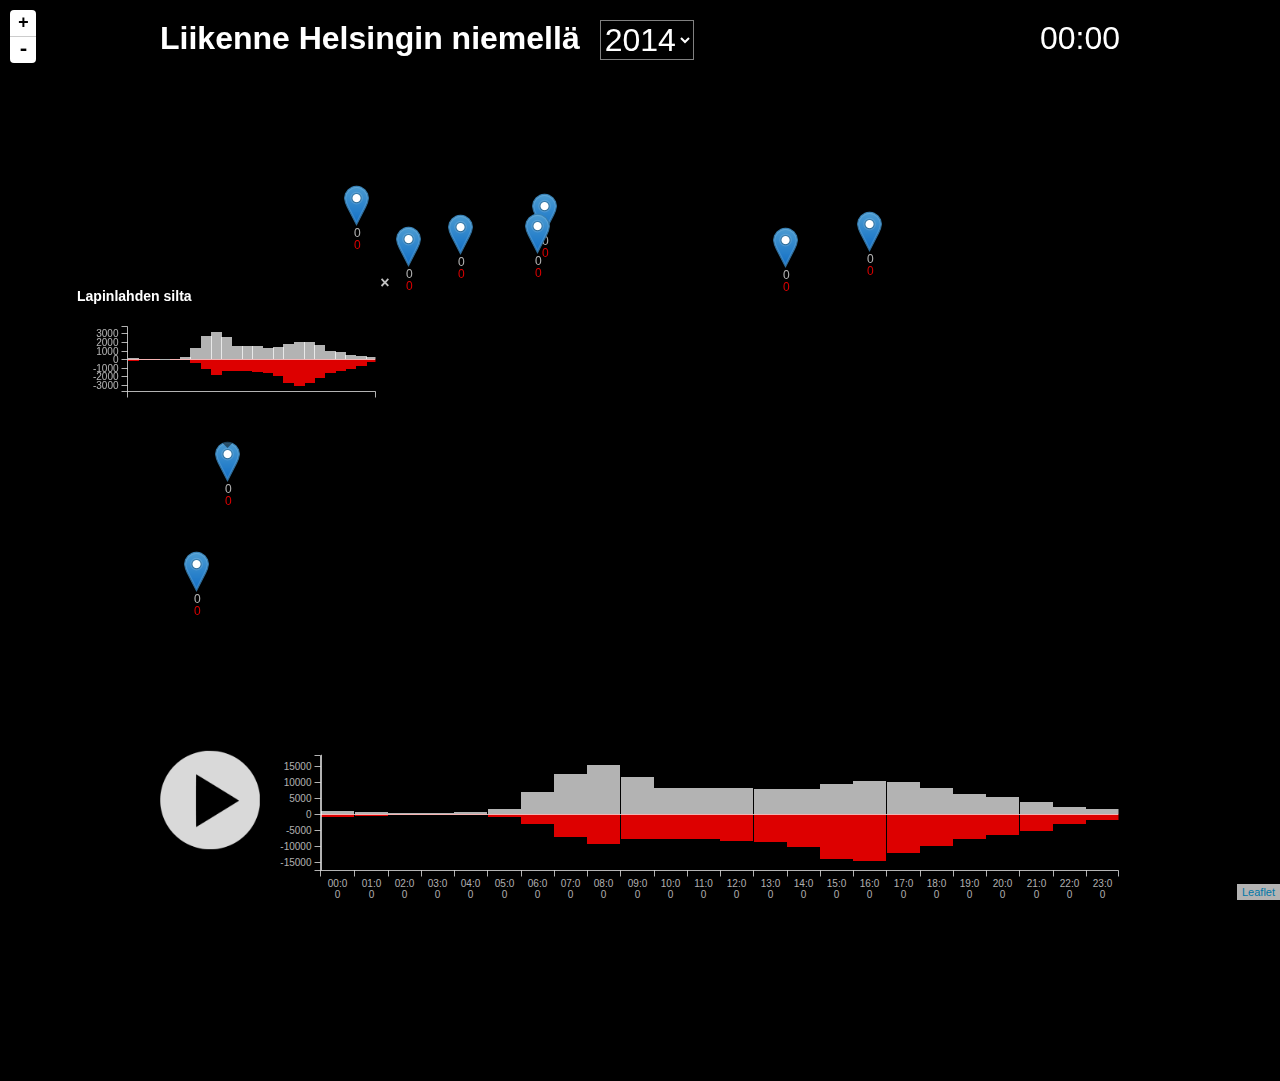
==== hkiliikenne/index.html @ 3dd398ba "Mobile tweaks" ====
<!DOCTYPE html>
<html>
  <head>
    <title>Liikenne Helsingin niemellä 2011 - 2014</title>
    
    <meta charset="UTF-8"/>
    <meta name="viewport" content="width=device-width, initial-scale=1"/>
    
    <!--[if lt IE 9]>
      <script type="text/javascript">
        alert("Only version 9 and newer Internet Explorer versions are supported.");
      </script>
    <![endif]-->
    
    <!-- jQuery -->
    <script src="jquery-1.11.3.min.js"></script>
    
    <!-- Leaflet -->
    <link rel="stylesheet" href="leaflet.css" />
    <script src="leaflet.js"></script>

    <!-- C3 -->
    <script src="d3.js"></script>
    <script src="c3.js"></script>
    <link rel="stylesheet" href="c3.css" />
   
    <script src="animationData.js"></script>
    <script src="modernizr-custom.js"></script>

    <script>
      $(document).ready(function(){
        $(".no-cssvhunit #map").css("height", $(window).height());
      });
    </script>
    
    
    
    <style type="text/css">
      html, body{
        padding: 0;
        margin: 0;
        font-family: Arial;
        background-color: black;
        height: 100%;
      }
      #map{
        width:100%; 
        position: inherit !important;
        height: 900px;
        height: 100vh;
      }
      
      .counter{
        line-height: 100%;
      }
    
      .inbound{
        color: rgba(255,255,255,0.7);
      }
      
      .outbound{
        color: #dd0000;
      }
      
      .leaflet-popup-content .c3-tooltip-container{
        top: 75px !important;
      }
      
      .chart text {
        fill: rgba(255,255,255,0.7);
      }
      
      /* C3 overrides */
      .c3 path, .c3 line{
        stroke: rgba(255,255,255,0.7);
      }
      
      .c3-tooltip{
        box-shadow: 1px 1px 2px 2px rgba(0,0,0,0.6);
      }
      .c3-tooltip td{
        color: black;
      }
      
      .c3-tooltip td.name span{
        border: 1px solid black;
      }
      
      .c3-tooltip tr{
        border: none;
      }
      
      #total-chart g.c3-chart{
        cursor: pointer;
      }
      
      .c3-xgrid-focus{
        display: none;
      }
      
      #player-button{
        width: 100px; 
        height: 100px; 
        background-size: 100px 100px;
        background-repeat: no-repeat;
        opacity: 0.85;
        cursor: pointer;
      }
      #player-button:hover{
        opacity: 1;
      }
      .play{
        background-image:url('video-play-xxl.png');
      }
      .pause{
        background-image:url('video-pause-xxl.png');
      }
      
      .leaflet-container{
        background: black;
      }
      .leaflet-popup-content-wrapper, .leaflet-popup-tip{
        background: rgba(0,0,0,0.5);
        box-shadow: none;
        color: white;
      }
      
      .leaflet-popup-content-wrapper .c3-axis-x g.tick{
        display: none;
      }
      
      .leaflet-popup{
        padding-top: 60px;
      }
      
      .leaflet-popup a.leaflet-popup-close-button{
        top: 60px;
      }
      
      .leaflet-div-icon{
        background-color: transparent;
        border: none;
      }
      
      #header{
        position: fixed !important; 
        top: 0; 
        z-index:10; 
        width: 100%;
        background-color: transparent;
        background-image: -webkit-gradient(
          linear, left top, left bottom, from(rgba(0,0,0,0.8)),
          to(rgba(0,0,0,0))
        );
        color: white;
      }
      
      #header-wrapper, #chart-wrapper{
        width:75%; 
        margin-left:auto; 
        margin-right:auto;
      }
      
      #header h1{
        float: left;
        font-size: 2em;
        margin: 20px 0 0 0;
      }
      #clock{
        float: right;
        font-size: 2em;
        margin: 20px 0 0 0;
      }
      
      #year-select{
        margin: 20px 0 0 20px;
        font-size: 2em;
        color: white;
        background-color: rgba(0,0,0,0);
        border: 1px solid rgba(255,255,255,0.5);
      }
      #year-select option{
        color: black;
        background-color: white;
      }
      
      #footer{
        position: absolute; 
        bottom: 0; 
        z-index:100; 
        width: 100%; 
        background-color: rgba(0,0,0,0.5); 
        color: white;
      }
   
      #total-chart{
        margin-left: 100px;
        height: 150px; 
        z-index:100; 
      }
      
      
      @media screen and (max-width: 767px) {
        #header-wrapper{
          width: 80%;
        }
        
        #header h1{
          font-size: 1.25em;
          width: 100px;
          margin-top: 0;
        }
        
        #year-select{
          margin-top: 0;
        }
        
        #player-button{
          width: 50px; 
          height: 50px; 
          background-size: 50px 50px;
          background-repeat: no-repeat;
          display:none;
        }
        
        #chart-wrapper{
          width: 100%;
        }
        
        #total-chart{
          margin-left: 0;
        }
        
        .leaflet-popup-content{
          margin: 0px 10px;
        }
      }
      
      @media screen and (max-width: 1024px) {
        #player-button{
          width: 75x; 
          height: 75px; 
          background-size: 75px 75px;
          background-repeat: no-repeat;
          margin-top: 35px;
        }
      }
    </style>
  </head>
  <body>
    
    <div id="app">
      <div id="footer">
        <div id="chart-wrapper" class="chart">
          <div style="float: left;">
            <div id="player-button" class="play" onclick="togglePlayer()"></div>
          </div>
          <div id="total-chart"></div>
        </div>
      </div>
      
      <div id="map"></div> 
      <div id="header">
        <div id="header-wrapper">
          <select id="year-select">
            <option selected="selected">2014</option>
            <option>2013</option>
            <option>2012</option>
            <option>2011</option>
          </select>
          <h1>Liikenne Helsingin niemellä</h1>
          <div id="clock">00:00</div>
        </div>
      <div>
    </div>
    <script type='text/javascript'>
        //===============================
        // requestAnimationFrame polyfill
        
        (function() {
          var lastTime = 0;
          var vendors = ['ms', 'moz', 'webkit', 'o'];
          for(var x = 0; x < vendors.length && !window.requestAnimationFrame; ++x) {
              window.requestAnimationFrame = window[vendors[x]+'RequestAnimationFrame'];
              window.cancelAnimationFrame = window[vendors[x]+'CancelAnimationFrame']
                                         || window[vendors[x]+'CancelRequestAnimationFrame'];
          }
       
          if (!window.requestAnimationFrame)
              window.requestAnimationFrame = function(callback, element) {
                  var currTime = new Date().getTime();
                  var timeToCall = Math.max(0, 16 - (currTime - lastTime));
                  var id = window.setTimeout(function() { callback(currTime + timeToCall); },
                    timeToCall);
                  lastTime = currTime + timeToCall;
                  return id;
              };
       
          if (!window.cancelAnimationFrame)
              window.cancelAnimationFrame = function(id) {
                  clearTimeout(id);
              };
        }());
      
        //=======================
        // Interpolation function
        
        var interpolate = function(start, end, t, timespan, logging){
          var diff = end-start;
          var k = t / timespan;
          var nextVal = start + Math.round(diff*k);
          if(logging){
            console.log(start+", "+end+", "+t+", "+timespan+", "+nextVal);
          }
          return nextVal;
        };

    
        //Set up map
        var mapDiv = 'map';
        var tileLayerUrl = 'http://{s}.basemaps.cartocdn.com/dark_all/{z}/{x}/{y}.png';
        var zoom = ($(window).width() < 768) ? 12 : ($(window).width() < 1024) ? 13 : 14;
        var map = L.map(mapDiv).setView([60.1684692,24.9377372], zoom);
        var tileLayer = L.tileLayer(tileLayerUrl, { });
        this.map.addLayer(tileLayer);

        
        //==============================
        // Animation parameters
        
        var animationLength = 40000; //milliseconds
        var moments = ['00:00', '01:00', '02:00', '03:00', '04:00', '05:00', '06:00', '07:00', '08:00', '09:00', '10:00', '11:00', '12:00', '13:00', '14:00', '15:00', '16:00', '17:00', '18:00', '19:00', '20:00', '21:00', '22:00', '23:00'];
        var data = trafficData["2014"];

        
        //============================
        // Year selection
        $("#year-select").bind('change',function(e){
          var selectedYear = $(this).val();
          data = trafficData[selectedYear];
          
          //Reset values
          animationTime = 0;
          $(".counter .inbound, .counter .outbound").html("0");
          $("#clock").html("00:00");
          if(isPlaying){
            animate();
          }
          $(".c3").each(function(){
            var chartId = $(this).attr('id').replace("-chart","");
            
            if(chartId=='total'){
              renderChart(chartId, true); //Has progress line
              $("#total-chart g.c3-chart").bind('click', function(e){onChartClick(e);});
            }else{
              renderChart(chartId); //Doesn't have a progress line
            }
          });
        });
           
        
        //=============================
        // Location names
        var locationNames = [
          'lauttasaarensilta',
          'lapinlahdensilta',
          'merikannontie',
          'mechelininkatu',
          'runeberginkatu',
          'toolonkatu',
          'mannerheimintie',
          'pitkasilta',
          'hakaniemensilta'
        ];
        
        var displayNames = {
          lauttasaarensilta: 'Lauttasaaren silta',
          lapinlahdensilta: 'Lapinlahden silta',
          merikannontie: 'Merikannontie',
          mechelininkatu: 'Mechelininkatu',
          runeberginkatu: 'Runeberginkatu',
          toolonkatu: 'Töölönkatu',
          mannerheimintie: 'Mannerheimintie',
          pitkasilta: 'Pitkäsilta',
          hakaniemensilta: 'Hakaniemen silta'
        }
        
        //=============================
        // Coords
        
        var coords = {
          lauttasaarensilta:{
            lat: 60.16238533,
            lon: 24.89961514
          },
          lapinlahdensilta:{
            lat: 60.16709052, 
            lon: 24.90235664
          },
          merikannontie:{
            lat: 60.17802129, 
            lon: 24.91338728
          },
          mechelininkatu:{
            lat: 60.17628291,
            lon: 24.9178601
          },
          runeberginkatu:{
            lat: 60.17676126,
            lon: 24.92227315
          },
          toolonkatu:{
            lat: 60.17684576,
            lon: 24.92888534
          },
          mannerheimintie:{
            lat: 60.17768081,
            lon: 24.92951416
          },
          pitkasilta:{
            lat: 60.17621822,
            lon: 24.95020087
          },
          hakaniemensilta:{
            lat: 60.17691184,
            lon: 24.9574068
          }
        }
        
        
        //============================
        // Chart rendering
        //============================
        var progressLine;
        var xData = moments.slice(); //Get a copy. Unshift changes original array
        xData.unshift('x');
        
        var renderChart = function(name, hasProgressLine){
          var inboundData = data[name].inbound.hourly.slice();
          inboundData.unshift('Sisään');

          var outboundData = data[name].outbound.hourly.slice();
          //Negate outbound data
          for(var i=0; i<outboundData.length; i++) {
            outboundData[i] *= -1;
          }
          outboundData.unshift('Ulos');
          
          var chart = c3.generate(
          {
            bindto: '#'+name+'-chart',
            onrendered: function(){
              if(hasProgressLine){
                $("#progressLine").remove();
                var svg = d3.select("#total-chart svg").select('g').select('.c3-chart-lines');
                progressLine = svg.append("line")
                                   .attr("x1", 1)
                                   .attr("x2", 1)
                                   .attr("y1", 0)
                                   .attr("y2", 116)
                                   .attr("id", "progressLine");
              }
            },
            data: {
              x: 'x',
              columns: [
                  xData,
                  inboundData,
                  outboundData
              ],
              colors: {
                diff: '#ffffff',
                Sisään: 'rgba(255,255,255,0.7)',
                Ulos: '#dd0000'
              },
              axes: {
                Sisään: 'y',
                Ulos: 'y'
              },
              type: 'bar',
              groups: [
                ['Sisään', 'Ulos']
              ]
            },
            bar: {
              width:{
                ratio: 0.95
              }
            },
            grid: {
              y: {
                lines: [{value:0}]
              }
            },
            axis: {
              x: {
                type: 'category'
              }
            },
            legend: {
              show: false
            }
          });
        }
      
        renderChart('total', true);

        
        //==================================================================
        // Function to reposition the timeline to the hour that was clicked
        //
        var onChartClick = function(e){
          hour = parseInt(e.target.__data__.x); //x coordinate of clicked rectangle
          
          animationTime = (hour / 24) * animationLength;
          previousTimestamp = undefined;
          
          if(!isPlaying){
            togglePlayer();
          }
        };
        
        $("#total-chart g.c3-chart").bind('click', function(e){onChartClick(e);});
          
        
        //===============================================
        //Get events from when the counter layer is added
        
        map.on('popupopen', function(e){ 
          if(e.popup.options != undefined){
            if(locationNames.indexOf(e.popup.options.title) > -1){
              var locationName = e.popup.options.title;
              renderChart(locationName);
            }
          }
        });
        
        //===============================================
        // Function to create counter markers
        
        var counterGroup = L.layerGroup([]).addTo(map);
        var createCounter = function(name){
          //var styleStr ="position:relative; top:"+((counterIndex * -counterHeight)-5)+"px; left: 10px;";
          var styleStr = "position:relative;top:7px;left:4px;";
          var counterLocation = new L.LatLng(coords[name].lat, coords[name].lon); 
          var counterCheckpointLocation = new L.LatLng(coords[name].lat, coords[name].lon); 
          var counterHtmlIcon = new L.divIcon({
              html : "<div id='"+name+"Counter' class='counter' style='"+styleStr+"'><div class='inbound'>0</div><div class='outbound'>0</div></div>"
          });
          //Counter
          var counterMarker = new L.Marker(counterLocation, {icon: counterHtmlIcon, title: name});
          counterGroup.addLayer(counterMarker);
          
          //Pin with popup
          var minWidth = 280;
          var maxWidth = $(window).width() * 0.8;
          console.log($(window).width());
          var counterCheckpointMarker = new L.Marker(counterCheckpointLocation).bindPopup("<div id='"+name+"Popup'><h3>"+displayNames[name]+"</h3><div class='chart' id='"+name+"-chart' style='width: 300px;height: 100px; z-index:100;position:inherit;'></div></div>", {minWidth: minWidth, maxWidth:maxWidth, title: name});
          map.addLayer(counterCheckpointMarker);
          //Open one popup by default, unless we're on a very small screen
          if(name == 'lapinlahdensilta' && $(window).width() > 767){
            counterCheckpointMarker.openPopup();
          }
        }
        
        //Render a counter for each location
        locationNames.forEach(function(name){
          createCounter(name);
        });
        
        
        
        //==============================
        // Animated car counter

        var isPlaying = false;
        
        var togglePlayer = function(){
          isPlaying = !isPlaying;

          if(isPlaying){
            animate();
          }

          $("#player-button").toggleClass("play");
          $("#player-button").toggleClass("pause");
        };
 
        var animationTime = 0;
        
        var previousTimestamp;
        var animate = function() {
          var currentTimestamp = Date.now();
 
          var delta = (previousTimestamp == undefined) ? 0 : currentTimestamp - previousTimestamp;
          //While the animation is playing
          if(isPlaying){
            previousTimestamp = currentTimestamp;
          }else{ //Animation was paused. Set prev timestamp as undefined so the pause duration won't be counted to next delta
            previousTimestamp = undefined;
          }

          animationTime += delta;

          var hours = Math.floor((animationTime / animationLength)*24);
          var minutes = Math.floor((((animationTime / animationLength)*24) - hours)*60);
          
          if(hours >= 24){
            $("#clock").html("24:00");
            animationTime = 0; //Reset animation
            previousTimestamp = undefined;
            togglePlayer();
          }else{
            animateProgressLine(animationTime);
            animateClock(hours, minutes);
            animateCounters(hours, minutes);
          }
            
          if(isPlaying){
            requestAnimationFrame(animate);
          }
        };
          
        var animateProgressLine = function(animationTime){
          var chartWidth = $("#total-chart g.c3-chart")[0].getBoundingClientRect().width;
          var animationPosition = (animationTime / animationLength) * chartWidth;
        
          progressLine.attr('x1', animationPosition)
                      .attr('x2', animationPosition);
        };
        
        var animateClock = function(hours, minutes){
          var h = (hours<10)? "0"+hours : hours;
          var m = (minutes<10)? "0"+minutes : minutes;
          $("#clock").html(h+":"+m);
        };
        
        var animateCounters = function(hours, minutes){
          locationNames.forEach(function(locationId){
            var currIn = (hours>0) ? data[locationId].inbound.cumul[hours-1] : 0;
            var currOut = (hours>0) ? data[locationId].outbound.cumul[hours-1] : 0;
            var nextCumulIn = data[locationId].inbound.cumul[hours];
            var nextCumulOut = data[locationId].outbound.cumul[hours];
            
            $("#"+locationId+"Counter .inbound").html(
              interpolate(currIn, nextCumulIn, minutes, 60)
            );  
            $("#"+locationId+"Counter .outbound").html(
              interpolate(currOut, nextCumulOut, minutes, 60)
            );
          }); 
        }

    </script>
  </body>
</html>
---- hkiliikenne/leaflet.css ----
/* required styles */

.leaflet-map-pane,
.leaflet-tile,
.leaflet-marker-icon,
.leaflet-marker-shadow,
.leaflet-tile-pane,
.leaflet-tile-container,
.leaflet-overlay-pane,
.leaflet-shadow-pane,
.leaflet-marker-pane,
.leaflet-popup-pane,
.leaflet-overlay-pane svg,
.leaflet-zoom-box,
.leaflet-image-layer,
.leaflet-layer {
	position: absolute;
	left: 0;
	top: 0;
	}
.leaflet-container {
	overflow: hidden;
	-ms-touch-action: none;
	}
.leaflet-tile,
.leaflet-marker-icon,
.leaflet-marker-shadow {
	-webkit-user-select: none;
	   -moz-user-select: none;
	        user-select: none;
	-webkit-user-drag: none;
	}
.leaflet-marker-icon,
.leaflet-marker-shadow {
	display: block;
	}
/* map is broken in FF if you have max-width: 100% on tiles */
.leaflet-container img {
	max-width: none !important;
	}
/* stupid Android 2 doesn't understand "max-width: none" properly */
.leaflet-container img.leaflet-image-layer {
	max-width: 15000px !important;
	}
.leaflet-tile {
	filter: inherit;
	visibility: hidden;
	}
.leaflet-tile-loaded {
	visibility: inherit;
	}
.leaflet-zoom-box {
	width: 0;
	height: 0;
	}
/* workaround for https://bugzilla.mozilla.org/show_bug.cgi?id=888319 */
.leaflet-overlay-pane svg {
	-moz-user-select: none;
	}

.leaflet-tile-pane    { z-index: 2; }
.leaflet-objects-pane { z-index: 3; }
.leaflet-overlay-pane { z-index: 4; }
.leaflet-shadow-pane  { z-index: 5; }
.leaflet-marker-pane  { z-index: 6; }
.leaflet-popup-pane   { z-index: 7; }

.leaflet-vml-shape {
	width: 1px;
	height: 1px;
	}
.lvml {
	behavior: url(#default#VML);
	display: inline-block;
	position: absolute;
	}


/* control positioning */

.leaflet-control {
	position: relative;
	z-index: 7;
	pointer-events: auto;
	}
.leaflet-top,
.leaflet-bottom {
	position: absolute;
	z-index: 1000;
	pointer-events: none;
	}
.leaflet-top {
	top: 0;
	}
.leaflet-right {
	right: 0;
	}
.leaflet-bottom {
	bottom: 0;
	}
.leaflet-left {
	left: 0;
	}
.leaflet-control {
	float: left;
	clear: both;
	}
.leaflet-right .leaflet-control {
	float: right;
	}
.leaflet-top .leaflet-control {
	margin-top: 10px;
	}
.leaflet-bottom .leaflet-control {
	margin-bottom: 10px;
	}
.leaflet-left .leaflet-control {
	margin-left: 10px;
	}
.leaflet-right .leaflet-control {
	margin-right: 10px;
	}


/* zoom and fade animations */

.leaflet-fade-anim .leaflet-tile,
.leaflet-fade-anim .leaflet-popup {
	opacity: 0;
	-webkit-transition: opacity 0.2s linear;
	   -moz-transition: opacity 0.2s linear;
	     -o-transition: opacity 0.2s linear;
	        transition: opacity 0.2s linear;
	}
.leaflet-fade-anim .leaflet-tile-loaded,
.leaflet-fade-anim .leaflet-map-pane .leaflet-popup {
	opacity: 1;
	}

.leaflet-zoom-anim .leaflet-zoom-animated {
	-webkit-transition: -webkit-transform 0.25s cubic-bezier(0,0,0.25,1);
	   -moz-transition:    -moz-transform 0.25s cubic-bezier(0,0,0.25,1);
	     -o-transition:      -o-transform 0.25s cubic-bezier(0,0,0.25,1);
	        transition:         transform 0.25s cubic-bezier(0,0,0.25,1);
	}
.leaflet-zoom-anim .leaflet-tile,
.leaflet-pan-anim .leaflet-tile,
.leaflet-touching .leaflet-zoom-animated {
	-webkit-transition: none;
	   -moz-transition: none;
	     -o-transition: none;
	        transition: none;
	}

.leaflet-zoom-anim .leaflet-zoom-hide {
	visibility: hidden;
	}


/* cursors */

.leaflet-clickable {
	cursor: pointer;
	}
.leaflet-container {
	cursor: -webkit-grab;
	cursor:    -moz-grab;
	}
.leaflet-popup-pane,
.leaflet-control {
	cursor: auto;
	}
.leaflet-dragging .leaflet-container,
.leaflet-dragging .leaflet-clickable {
	cursor: move;
	cursor: -webkit-grabbing;
	cursor:    -moz-grabbing;
	}


/* visual tweaks */

.leaflet-container {
	background: #ddd;
	outline: 0;
	}
.leaflet-container a {
	color: #0078A8;
	}
.leaflet-container a.leaflet-active {
	outline: 2px solid orange;
	}
.leaflet-zoom-box {
	border: 2px dotted #38f;
	background: rgba(255,255,255,0.5);
	}


/* general typography */
.leaflet-container {
	font: 12px/1.5 "Helvetica Neue", Arial, Helvetica, sans-serif;
	}


/* general toolbar styles */

.leaflet-bar {
	box-shadow: 0 1px 5px rgba(0,0,0,0.65);
	border-radius: 4px;
	}
.leaflet-bar a,
.leaflet-bar a:hover {
	background-color: #fff;
	border-bottom: 1px solid #ccc;
	width: 26px;
	height: 26px;
	line-height: 26px;
	display: block;
	text-align: center;
	text-decoration: none;
	color: black;
	}
.leaflet-bar a,
.leaflet-control-layers-toggle {
	background-position: 50% 50%;
	background-repeat: no-repeat;
	display: block;
	}
.leaflet-bar a:hover {
	background-color: #f4f4f4;
	}
.leaflet-bar a:first-child {
	border-top-left-radius: 4px;
	border-top-right-radius: 4px;
	}
.leaflet-bar a:last-child {
	border-bottom-left-radius: 4px;
	border-bottom-right-radius: 4px;
	border-bottom: none;
	}
.leaflet-bar a.leaflet-disabled {
	cursor: default;
	background-color: #f4f4f4;
	color: #bbb;
	}

.leaflet-touch .leaflet-bar a {
	width: 30px;
	height: 30px;
	line-height: 30px;
	}


/* zoom control */

.leaflet-control-zoom-in,
.leaflet-control-zoom-out {
	font: bold 18px 'Lucida Console', Monaco, monospace;
	text-indent: 1px;
	}
.leaflet-control-zoom-out {
	font-size: 20px;
	}

.leaflet-touch .leaflet-control-zoom-in {
	font-size: 22px;
	}
.leaflet-touch .leaflet-control-zoom-out {
	font-size: 24px;
	}


/* layers control */

.leaflet-control-layers {
	box-shadow: 0 1px 5px rgba(0,0,0,0.4);
	background: #fff;
	border-radius: 5px;
	}
.leaflet-control-layers-toggle {
	background-image: url(images/layers.png);
	width: 36px;
	height: 36px;
	}
.leaflet-retina .leaflet-control-layers-toggle {
	background-image: url(images/layers-2x.png);
	background-size: 26px 26px;
	}
.leaflet-touch .leaflet-control-layers-toggle {
	width: 44px;
	height: 44px;
	}
.leaflet-control-layers .leaflet-control-layers-list,
.leaflet-control-layers-expanded .leaflet-control-layers-toggle {
	display: none;
	}
.leaflet-control-layers-expanded .leaflet-control-layers-list {
	display: block;
	position: relative;
	}
.leaflet-control-layers-expanded {
	padding: 6px 10px 6px 6px;
	color: #333;
	background: #fff;
	}
.leaflet-control-layers-selector {
	margin-top: 2px;
	position: relative;
	top: 1px;
	}
.leaflet-control-layers label {
	display: block;
	}
.leaflet-control-layers-separator {
	height: 0;
	border-top: 1px solid #ddd;
	margin: 5px -10px 5px -6px;
	}


/* attribution and scale controls */

.leaflet-container .leaflet-control-attribution {
	background: #fff;
	background: rgba(255, 255, 255, 0.7);
	margin: 0;
	}
.leaflet-control-attribution,
.leaflet-control-scale-line {
	padding: 0 5px;
	color: #333;
	}
.leaflet-control-attribution a {
	text-decoration: none;
	}
.leaflet-control-attribution a:hover {
	text-decoration: underline;
	}
.leaflet-container .leaflet-control-attribution,
.leaflet-container .leaflet-control-scale {
	font-size: 11px;
	}
.leaflet-left .leaflet-control-scale {
	margin-left: 5px;
	}
.leaflet-bottom .leaflet-control-scale {
	margin-bottom: 5px;
	}
.leaflet-control-scale-line {
	border: 2px solid #777;
	border-top: none;
	line-height: 1.1;
	padding: 2px 5px 1px;
	font-size: 11px;
	white-space: nowrap;
	overflow: hidden;
	-moz-box-sizing: content-box;
	     box-sizing: content-box;

	background: #fff;
	background: rgba(255, 255, 255, 0.5);
	}
.leaflet-control-scale-line:not(:first-child) {
	border-top: 2px solid #777;
	border-bottom: none;
	margin-top: -2px;
	}
.leaflet-control-scale-line:not(:first-child):not(:last-child) {
	border-bottom: 2px solid #777;
	}

.leaflet-touch .leaflet-control-attribution,
.leaflet-touch .leaflet-control-layers,
.leaflet-touch .leaflet-bar {
	box-shadow: none;
	}
.leaflet-touch .leaflet-control-layers,
.leaflet-touch .leaflet-bar {
	border: 2px solid rgba(0,0,0,0.2);
	background-clip: padding-box;
	}


/* popup */

.leaflet-popup {
	position: absolute;
	text-align: center;
	}
.leaflet-popup-content-wrapper {
	padding: 1px;
	text-align: left;
	border-radius: 12px;
	}
.leaflet-popup-content {
	margin: 13px 19px;
	line-height: 1.4;
	}
.leaflet-popup-content p {
	margin: 18px 0;
	}
.leaflet-popup-tip-container {
	margin: 0 auto;
	width: 40px;
	height: 20px;
	position: relative;
	overflow: hidden;
	}
.leaflet-popup-tip {
	width: 17px;
	height: 17px;
	padding: 1px;

	margin: -10px auto 0;

	-webkit-transform: rotate(45deg);
	   -moz-transform: rotate(45deg);
	    -ms-transform: rotate(45deg);
	     -o-transform: rotate(45deg);
	        transform: rotate(45deg);
	}
.leaflet-popup-content-wrapper,
.leaflet-popup-tip {
	background: white;

	box-shadow: 0 3px 14px rgba(0,0,0,0.4);
	}
.leaflet-container a.leaflet-popup-close-button {
	position: absolute;
	top: 0;
	right: 0;
	padding: 4px 4px 0 0;
	text-align: center;
	width: 18px;
	height: 14px;
	font: 16px/14px Tahoma, Verdana, sans-serif;
	color: #c3c3c3;
	text-decoration: none;
	font-weight: bold;
	background: transparent;
	}
.leaflet-container a.leaflet-popup-close-button:hover {
	color: #999;
	}
.leaflet-popup-scrolled {
	overflow: auto;
	border-bottom: 1px solid #ddd;
	border-top: 1px solid #ddd;
	}

.leaflet-oldie .leaflet-popup-content-wrapper {
	zoom: 1;
	}
.leaflet-oldie .leaflet-popup-tip {
	width: 24px;
	margin: 0 auto;

	-ms-filter: "progid:DXImageTransform.Microsoft.Matrix(M11=0.70710678, M12=0.70710678, M21=-0.70710678, M22=0.70710678)";
	filter: progid:DXImageTransform.Microsoft.Matrix(M11=0.70710678, M12=0.70710678, M21=-0.70710678, M22=0.70710678);
	}
.leaflet-oldie .leaflet-popup-tip-container {
	margin-top: -1px;
	}

.leaflet-oldie .leaflet-control-zoom,
.leaflet-oldie .leaflet-control-layers,
.leaflet-oldie .leaflet-popup-content-wrapper,
.leaflet-oldie .leaflet-popup-tip {
	border: 1px solid #999;
	}


/* div icon */

.leaflet-div-icon {
	background: #fff;
	border: 1px solid #666;
	}
---- hkiliikenne/c3.css ----
/*-- Chart --*/
.c3 svg {
  font: 10px sans-serif; }

.c3 path, .c3 line {
  fill: none;
  stroke: #000; }

.c3 text {
  -webkit-user-select: none;
  -moz-user-select: none;
  user-select: none; }

.c3-legend-item-tile, .c3-xgrid-focus, .c3-ygrid, .c3-event-rect, .c3-bars path {
  shape-rendering: crispEdges; }

.c3-chart-arc path {
  stroke: #fff; }

.c3-chart-arc text {
  fill: #fff;
  font-size: 13px; }

/*-- Axis --*/
/*-- Grid --*/
.c3-grid line {
  stroke: #aaa; }

.c3-grid text {
  fill: #aaa; }

.c3-xgrid, .c3-ygrid {
  stroke-dasharray: 3 3; }

/*-- Text on Chart --*/
.c3-text.c3-empty {
  fill: #808080;
  font-size: 2em; }

/*-- Line --*/
.c3-line {
  stroke-width: 1px; }

/*-- Point --*/
.c3-circle._expanded_ {
  stroke-width: 1px;
  stroke: white; }

.c3-selected-circle {
  fill: white;
  stroke-width: 2px; }

/*-- Bar --*/
.c3-bar {
  stroke-width: 0; }

.c3-bar._expanded_ {
  fill-opacity: 0.75; }

/*-- Focus --*/
.c3-target.c3-focused {
  opacity: 1; }

.c3-target.c3-focused path.c3-line, .c3-target.c3-focused path.c3-step {
  stroke-width: 2px; }

.c3-target.c3-defocused {
  opacity: 0.3 !important; }

/*-- Region --*/
.c3-region {
  fill: steelblue;
  fill-opacity: 0.1; }

/*-- Brush --*/
.c3-brush .extent {
  fill-opacity: 0.1; }

/*-- Select - Drag --*/
/*-- Legend --*/
.c3-legend-item {
  font-size: 12px; }

.c3-legend-item-hidden {
  opacity: 0.15; }

.c3-legend-background {
  opacity: 0.75;
  fill: white;
  stroke: lightgray;
  stroke-width: 1; }

/*-- Tooltip --*/
.c3-tooltip-container {
  z-index: 10; }

.c3-tooltip {
  border-collapse: collapse;
  border-spacing: 0;
  background-color: #fff;
  empty-cells: show;
  -webkit-box-shadow: 7px 7px 12px -9px #777777;
  -moz-box-shadow: 7px 7px 12px -9px #777777;
  box-shadow: 7px 7px 12px -9px #777777;
  opacity: 0.9; }

.c3-tooltip tr {
  border: 1px solid #CCC; }

.c3-tooltip th {
  background-color: #aaa;
  font-size: 14px;
  padding: 2px 5px;
  text-align: left;
  color: #FFF; }

.c3-tooltip td {
  font-size: 13px;
  padding: 3px 6px;
  background-color: #fff;
  border-left: 1px dotted #999; }

.c3-tooltip td > span {
  display: inline-block;
  width: 10px;
  height: 10px;
  margin-right: 6px; }

.c3-tooltip td.value {
  text-align: right; }

/*-- Area --*/
.c3-area {
  stroke-width: 0;
  opacity: 0.2; }

/*-- Arc --*/
.c3-chart-arcs-title {
  dominant-baseline: middle;
  font-size: 1.3em; }

.c3-chart-arcs .c3-chart-arcs-background {
  fill: #e0e0e0;
  stroke: none; }

.c3-chart-arcs .c3-chart-arcs-gauge-unit {
  fill: #000;
  font-size: 16px; }

.c3-chart-arcs .c3-chart-arcs-gauge-max {
  fill: #777; }

.c3-chart-arcs .c3-chart-arcs-gauge-min {
  fill: #777; }

.c3-chart-arc .c3-gauge-value {
  fill: #000;
  /*  font-size: 28px !important;*/ }
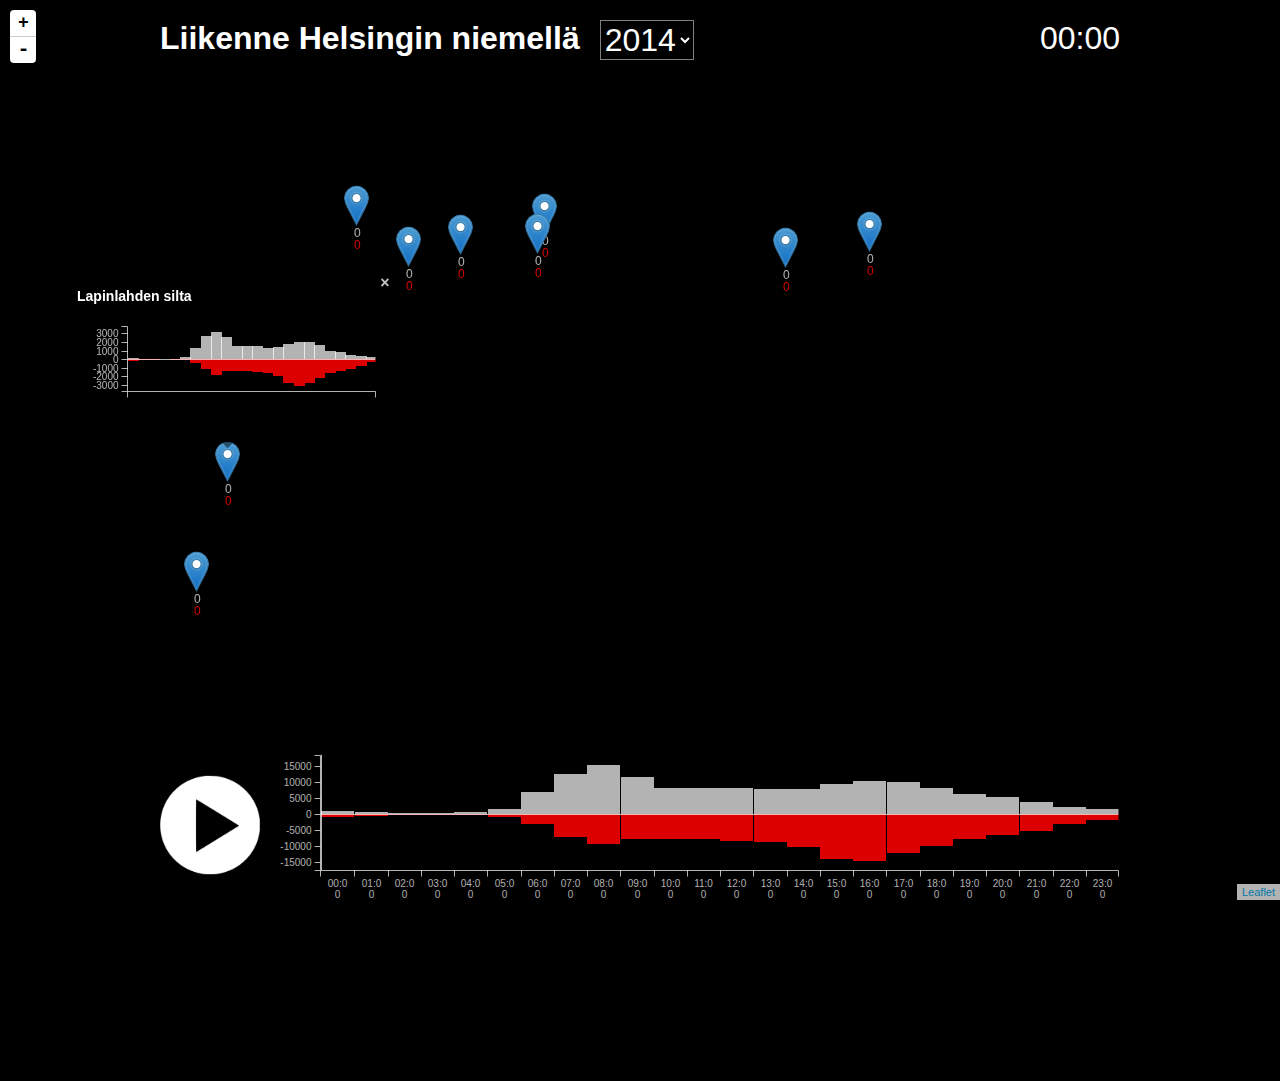
==== commit bcfc7cf3: "Mobile tweaks" ====
--- a/hkiliikenne/index.html
+++ b/hkiliikenne/index.html
@@ -25,14 +25,6 @@
     <link rel="stylesheet" href="c3.css" />
    
     <script src="animationData.js"></script>
-    <script src="modernizr-custom.js"></script>
-
-    <script>
-      $(document).ready(function(){
-        $(".no-cssvhunit #map").css("height", $(window).height());
-      });
-    </script>
-    
     
     
     <style type="text/css">
@@ -42,12 +34,18 @@
         font-family: Arial;
         background-color: black;
         height: 100%;
+        overflow: hidden;
+      }
+      
+      #app{
+        height: 100%;
       }
       #map{
         width:100%; 
+        
         position: inherit !important;
         height: 900px;
-        height: 100vh;
+        height: 100%;
       }
       
       .counter{
@@ -98,23 +96,7 @@
         display: none;
       }
       
-      #player-button{
-        width: 100px; 
-        height: 100px; 
-        background-size: 100px 100px;
-        background-repeat: no-repeat;
-        opacity: 0.85;
-        cursor: pointer;
-      }
-      #player-button:hover{
-        opacity: 1;
-      }
-      .play{
-        background-image:url('video-play-xxl.png');
-      }
-      .pause{
-        background-image:url('video-pause-xxl.png');
-      }
+      
       
       .leaflet-container{
         background: black;
@@ -143,7 +125,7 @@
       }
       
       #header{
-        position: fixed !important; 
+        position: absolute; 
         top: 0; 
         z-index:10; 
         width: 100%;
@@ -166,20 +148,20 @@
         font-size: 2em;
         margin: 20px 0 0 0;
       }
-      #clock{
+      #header .clock{
         float: right;
         font-size: 2em;
         margin: 20px 0 0 0;
       }
       
-      #year-select{
+      #header .year-select{
         margin: 20px 0 0 20px;
         font-size: 2em;
         color: white;
         background-color: rgba(0,0,0,0);
         border: 1px solid rgba(255,255,255,0.5);
       }
-      #year-select option{
+      #header .year-select option{
         color: black;
         background-color: white;
       }
@@ -192,6 +174,14 @@
         background-color: rgba(0,0,0,0.5); 
         color: white;
       }
+      
+      #footer-controls  .year-select{
+        display: none;
+      }
+   
+      #footer-controls .clock{
+        display: none;
+      }
    
       #total-chart{
         margin-left: 100px;
@@ -199,80 +189,158 @@
         z-index:100; 
       }
       
-      
-      @media screen and (max-width: 767px) {
+      .player-button{
+      
+      }
+      .player-button:hover{
+        opacity: 1;
+        background-repeat: no-repeat;
+        opacity: 0.85;
+        cursor: pointer;
+      }
+      
+      #chart-wrapper .player-button{
+        width: 100px; 
+        height: 100px; 
+        background-size: 100px 100px;
+        margin-top: 25px;
+      }
+      
+      #footer-controls .player-button{
+        display: none;
+      }
+      
+      .play{
+        background-image:url('video-play-xxl.png');
+      }
+      .pause{
+        background-image:url('video-pause-xxl.png');
+      }
+      
+      @media screen and (max-width: 1023px) {
+      
         #header-wrapper{
-          width: 80%;
-        }
-        
-        #header h1{
-          font-size: 1.25em;
-          width: 100px;
-          margin-top: 0;
-        }
-        
-        #year-select{
-          margin-top: 0;
-        }
-        
-        #player-button{
-          width: 50px; 
-          height: 50px; 
-          background-size: 50px 50px;
-          background-repeat: no-repeat;
-          display:none;
-        }
-        
-        #chart-wrapper{
-          width: 100%;
-        }
-        
-        #total-chart{
-          margin-left: 0;
-        }
-        
-        .leaflet-popup-content{
-          margin: 0px 10px;
-        }
-      }
-      
-      @media screen and (max-width: 1024px) {
-        #player-button{
+          width: 90%;
+        }
+        
+        #chart-wrapper .player-button{
           width: 75x; 
           height: 75px; 
           background-size: 75px 75px;
           background-repeat: no-repeat;
           margin-top: 35px;
         }
-      }
+        
+        .leaflet-control-zoom{
+          display: none;
+        }
+      }
+      
+      @media screen and (max-width: 767px) {
+
+        #header h1{
+          font-size: 1.25em;
+          display: block;
+          width: 100%;
+          margin-top: 0;
+        }
+        
+        #header .year-select{
+          display: none;
+        }
+        
+        #header .clock{
+          display: none;
+        }
+        
+        #chart-wrapper .player-button{
+          display: none;
+        }
+        
+        #footer-controls{
+          /*display: none;*/
+        }
+        
+        #footer-controls .player-button{
+          width: 25px; 
+          height: 25px; 
+          background-size: 25px 25px;
+          margin: 10px;
+          display: inline-block;
+          float: left;
+        }
+        
+        #footer-controls .year-select{
+          display: inline;
+          float: left;
+          margin: 10px 5px 5px 15px;
+          font-size: 15px;
+        }
+        
+        #footer-controls .clock{
+          float: right;
+          margin: 10px 10px 0 0;
+          display: inline;
+        }
+        
+        #chart-wrapper{
+          width: 100%;
+          clear: both;
+        }
+        
+        #total-chart{
+          margin-left: 0;
+          height: 100px;
+        }
+        
+        .leaflet-popup-content{
+          margin: 0px 10px;
+        }
+      }
+      
+      
     </style>
   </head>
-  <body>
+  <body style="overflow: hidden;" >
     
     <div id="app">
+    
       <div id="footer">
-        <div id="chart-wrapper" class="chart">
-          <div style="float: left;">
-            <div id="player-button" class="play" onclick="togglePlayer()"></div>
-          </div>
-          <div id="total-chart"></div>
-        </div>
-      </div>
-      
-      <div id="map"></div> 
-      <div id="header">
-        <div id="header-wrapper">
-          <select id="year-select">
+        <div id="footer-controls">
+          <div class="player-button play" onclick="togglePlayer()"></div>
+          <select class="year-select">
             <option selected="selected">2014</option>
             <option>2013</option>
             <option>2012</option>
             <option>2011</option>
           </select>
+          <div class="clock">00:00</div>
+        </div>
+        <div id="chart-wrapper" class="chart">
+          <div style="float: left;">
+            <div class="player-button play" onclick="togglePlayer()"></div>
+          </div>
+          <div id="total-chart"></div>
+        </div>
+      </div>
+      
+      <div id="map" style="width: 100%;"></div> 
+      
+      <div id="header">
+        <div id="header-wrapper">
           <h1>Liikenne Helsingin niemellä</h1>
-          <div id="clock">00:00</div>
+          <select class="year-select">
+            <option selected="selected">2014</option>
+            <option>2013</option>
+            <option>2012</option>
+            <option>2011</option>
+          </select>
+          
+          <div class="clock">00:00</div>
         </div>
       <div>
     </div>
+    
     <script type='text/javascript'>
         //===============================
         // requestAnimationFrame polyfill
@@ -306,9 +374,12 @@
         // Interpolation function
         
         var interpolate = function(start, end, t, timespan, logging){
+          var nextVal = start + Math.round((end-start)*(t/timespan));
+          /*
           var diff = end-start;
           var k = t / timespan;
           var nextVal = start + Math.round(diff*k);
+          */
           if(logging){
             console.log(start+", "+end+", "+t+", "+timespan+", "+nextVal);
           }
@@ -318,6 +389,7 @@
     
         //Set up map
         var mapDiv = 'map';
+        console.log($(window).width());
         var tileLayerUrl = 'http://{s}.basemaps.cartocdn.com/dark_all/{z}/{x}/{y}.png';
         var zoom = ($(window).width() < 768) ? 12 : ($(window).width() < 1024) ? 13 : 14;
         var map = L.map(mapDiv).setView([60.1684692,24.9377372], zoom);
@@ -335,14 +407,14 @@
         
         //============================
         // Year selection
-        $("#year-select").bind('change',function(e){
+        $(".year-select").bind('change',function(e){
           var selectedYear = $(this).val();
           data = trafficData[selectedYear];
           
           //Reset values
           animationTime = 0;
           $(".counter .inbound, .counter .outbound").html("0");
-          $("#clock").html("00:00");
+          $(".clock").html("00:00");
           if(isPlaying){
             animate();
           }
@@ -582,8 +654,8 @@
             animate();
           }
 
-          $("#player-button").toggleClass("play");
-          $("#player-button").toggleClass("pause");
+          $(".player-button").toggleClass("play");
+          $(".player-button").toggleClass("pause");
         };
  
         var animationTime = 0;
@@ -606,7 +678,7 @@
           var minutes = Math.floor((((animationTime / animationLength)*24) - hours)*60);
           
           if(hours >= 24){
-            $("#clock").html("24:00");
+            $(".clock").html("24:00");
             animationTime = 0; //Reset animation
             previousTimestamp = undefined;
             togglePlayer();
@@ -632,7 +704,7 @@
         var animateClock = function(hours, minutes){
           var h = (hours<10)? "0"+hours : hours;
           var m = (minutes<10)? "0"+minutes : minutes;
-          $("#clock").html(h+":"+m);
+          $(".clock").html(h+":"+m);
         };
         
         var animateCounters = function(hours, minutes){
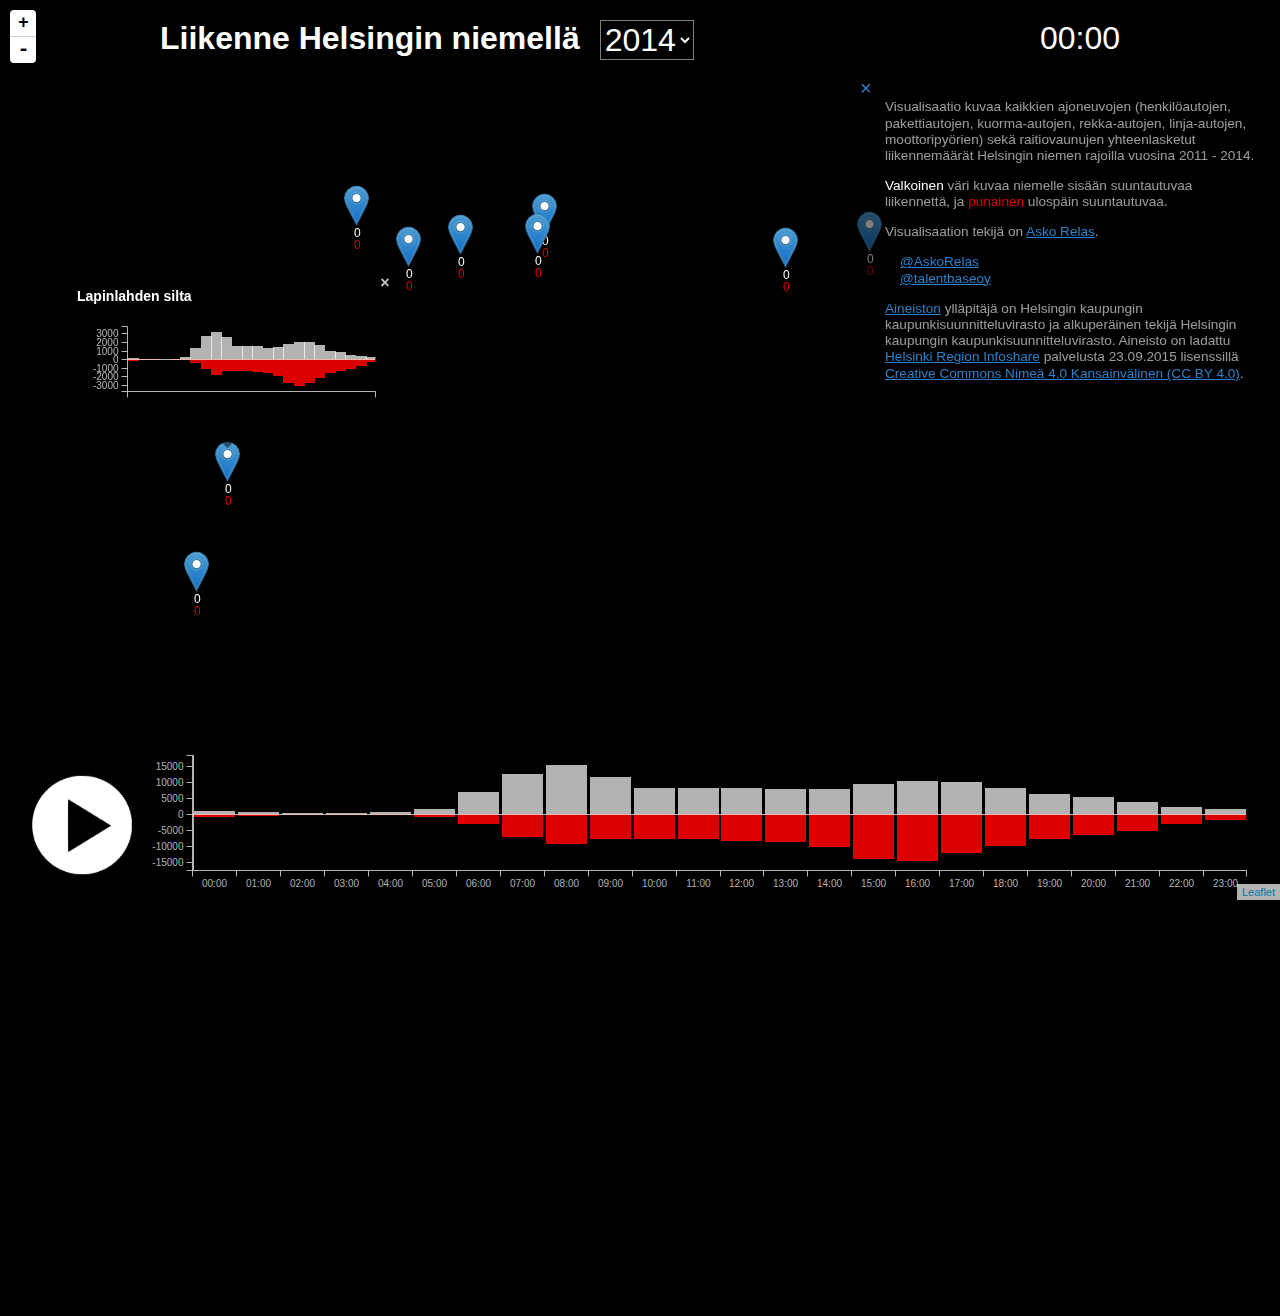
==== commit 1b117735: "Add infopanel" ====
--- a/hkiliikenne/index.html
+++ b/hkiliikenne/index.html
@@ -37,6 +37,18 @@
         overflow: hidden;
       }
       
+      a{
+        color: rgb(43, 130, 203);
+      }
+      
+      p{
+        margin-top: 0;
+      }
+      
+      ul{
+        list-style: none;
+      }
+      
       #app{
         height: 100%;
       }
@@ -53,7 +65,8 @@
       }
     
       .inbound{
-        color: rgba(255,255,255,0.7);
+        /*color: rgba(255,255,255,0.7);*/
+        color: rgb(255,255,255);
       }
       
       .outbound{
@@ -137,8 +150,14 @@
         color: white;
       }
       
-      #header-wrapper, #chart-wrapper{
+      #header-wrapper{
         width:75%; 
+        margin-left:auto; 
+        margin-right:auto;
+      }
+      
+      #chart-wrapper{
+        width:95%; 
         margin-left:auto; 
         margin-right:auto;
       }
@@ -217,6 +236,37 @@
         background-image:url('video-pause-xxl.png');
       }
       
+      #info-panel{
+        z-index: 200000;
+        position: relative;
+        float: right;
+        width: 400px;
+        background-color: rgba(0,0,0,0.5);
+        color: rgba(255,255,255,0.6);
+        padding: 10px 20px 20px 10px;
+        margin-top: 70px;
+        font-size: 0.85em;
+        line-height: 1.2em;
+      }
+      
+      #info-panel p{
+        margin-left: 25px;
+      }
+      
+      a.close-info-panel{
+        font-size: 20px;
+        cursor: pointer;
+      }
+      
+      a.open-info-panel{
+        font-size: 15px;
+        display: inline-block;
+        border: 1px solid rgb(43, 130, 203);
+        border-radius: 20px;
+        padding: 1px 7px 1px 7px;
+        cursor: pointer;
+      }
+      
       @media screen and (max-width: 1023px) {
       
         #header-wrapper{
@@ -242,7 +292,8 @@
           font-size: 1.25em;
           display: block;
           width: 100%;
-          margin-top: 0;
+          margin-top: 10px;
+          text-align: center;
         }
         
         #header .year-select{
@@ -302,7 +353,29 @@
     </style>
   </head>
   <body style="overflow: hidden;" >
-    
+    <div id="info-panel" class="open">
+      <a class="close-info-panel">×</a>
+      <a class="open-info-panel" style="display: none;">i</a>
+      <div class="info-panel-content">
+        <p>
+          Visualisaatio kuvaa kaikkien ajoneuvojen (henkilöautojen, pakettiautojen, kuorma-autojen, rekka-autojen, linja-autojen, moottoripyörien) sekä raitiovaunujen yhteenlasketut liikennemäärät Helsingin niemen rajoilla vuosina 2011 - 2014.
+        </p>
+        <p>
+          <span class="inbound">Valkoinen</span> väri kuvaa niemelle sisään suuntautuvaa liikennettä, ja <span class="outbound">punainen</span> ulospäin suuntautuvaa.
+        </p>
+        <p>
+          Visualisaation tekijä on <a href="https://fi.linkedin.com/in/askorelas">Asko Relas</a>. 
+        </p>
+        <ul>
+          <li><a href="http://twitter.com/AskoRelas">@AskoRelas</a></li>
+          <li><a href="http://twitter.com/talentbaseoy">@talentbaseoy</a></li>
+        </ul>
+        <p>
+          <a href="http://www.hri.fi/fi/dataset/liikennemaarat-helsingissa">Aineiston</a> ylläpitäjä on Helsingin kaupungin kaupunkisuunnitteluvirasto ja alkuperäinen tekijä Helsingin kaupungin kaupunkisuunnitteluvirasto. 
+          Aineisto on ladattu <a href="http://www.hri.fi">Helsinki Region Infoshare</a> palvelusta 23.09.2015 lisenssillä <a href="http://creativecommons.org/licenses/by/4.0/deed.fi">Creative Commons Nimeä 4.0 Kansainvälinen (CC BY 4.0)</a>.
+        </p>
+      </div>
+    </div>
     <div id="app">
     
       <div id="footer">
@@ -342,6 +415,44 @@
     </div>
     
     <script type='text/javascript'>
+        $(document).ready(function(){
+          
+          $(".close-info-panel, .open-info-panel").bind('click', function(){toggleInfoPanel();});
+          
+          var infoPanelClosed = getCookie('infoPanelClosed');
+          console.log("Panel closed: "+infoPanelClosed);
+          if(infoPanelClosed && infoPanelClosed == 'true'){
+            toggleInfoPanel();
+          }
+        });        
+    
+        var toggleInfoPanel = function(){
+          var isOpen = $("#info-panel").hasClass('open');
+          
+          //Close the panel if it's open
+          if(isOpen){
+            $("#info-panel").animate({left: 400});
+            document.cookie="infoPanelClosed=true";
+          }else{
+            $("#info-panel").animate({left: 0});
+            document.cookie="infoPanelClosed=false";
+          }
+          $("#info-panel").toggleClass('open');
+          $(".close-info-panel").toggle();
+          $(".open-info-panel").toggle();
+        };
+    
+        function getCookie(cname) {
+          var name = cname + "=";
+          var ca = document.cookie.split(';');
+          for(var i=0; i<ca.length; i++) {
+            var c = ca[i];
+            while (c.charAt(0)==' ') c = c.substring(1);
+            if (c.indexOf(name) == 0) return c.substring(name.length,c.length);
+          }
+          return "";
+        }
+    
         //===============================
         // requestAnimationFrame polyfill
         
@@ -402,6 +513,7 @@
         
         var animationLength = 40000; //milliseconds
         var moments = ['00:00', '01:00', '02:00', '03:00', '04:00', '05:00', '06:00', '07:00', '08:00', '09:00', '10:00', '11:00', '12:00', '13:00', '14:00', '15:00', '16:00', '17:00', '18:00', '19:00', '20:00', '21:00', '22:00', '23:00'];
+        //var moments = ['00', '01', '02', '03', '04', '05', '06', '07', '08', '09', '10', '11', '12', '13', '14', '15', '16', '17', '18', '19', '20', '21', '22', '23'];
         var data = trafficData["2014"];
 
         
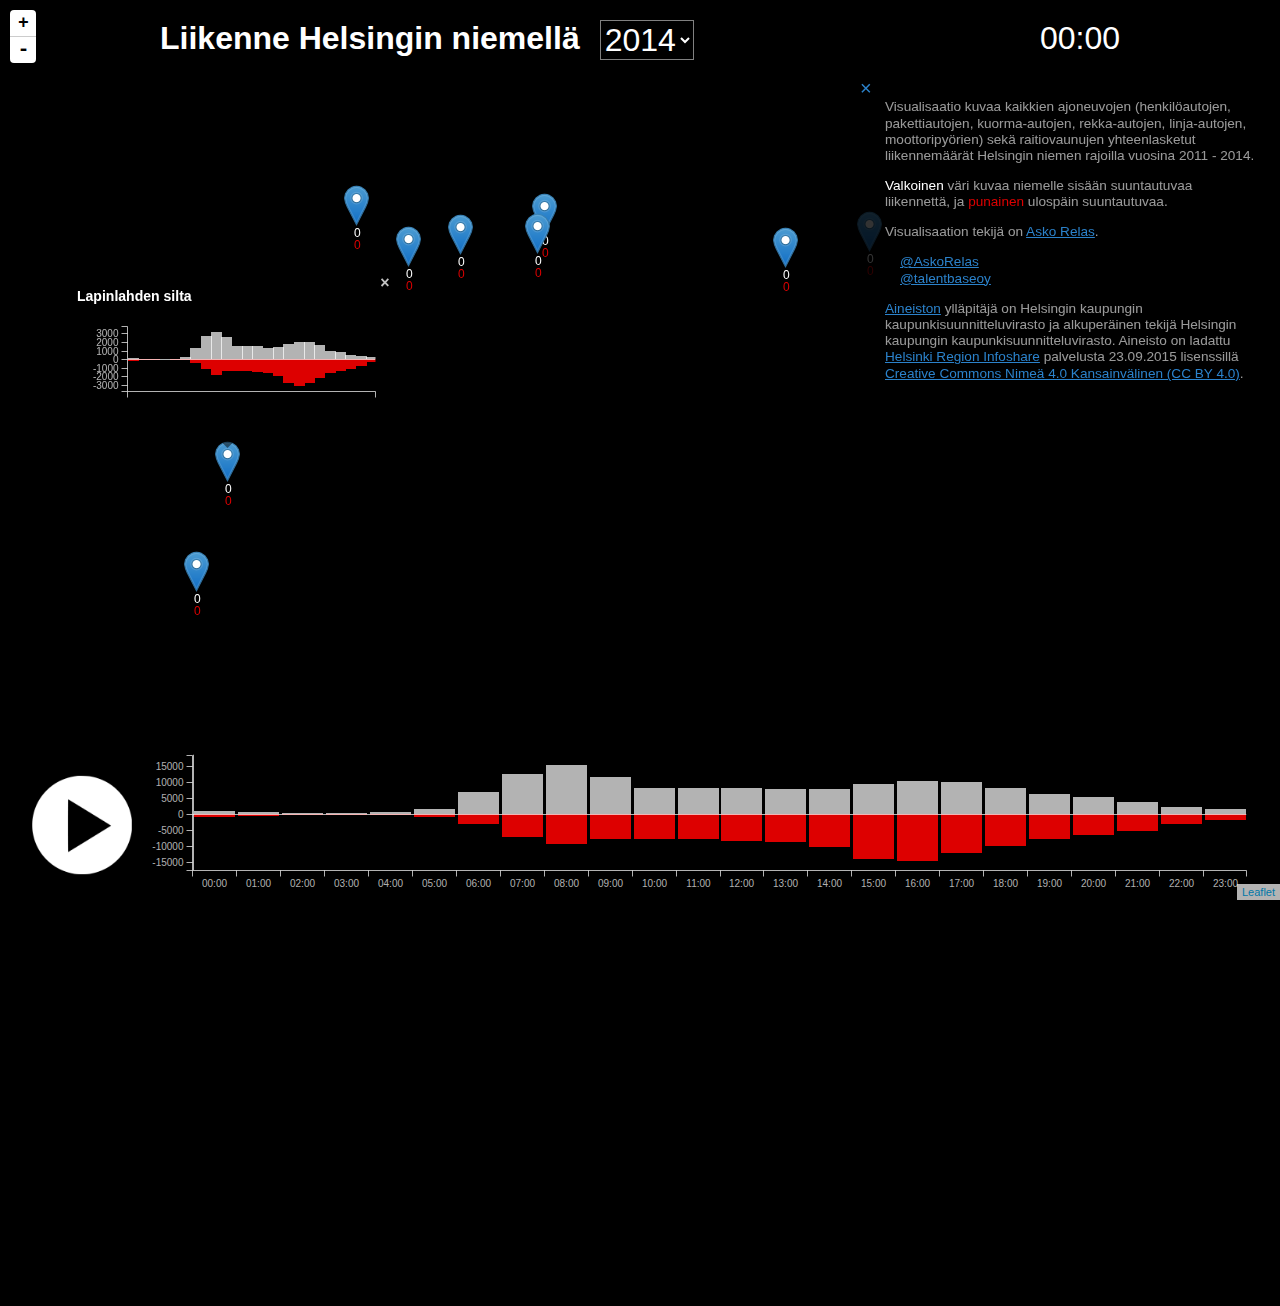
==== commit 92af8a48: "Made infopanel mobile friendly" ====
--- a/hkiliikenne/index.html
+++ b/hkiliikenne/index.html
@@ -237,13 +237,13 @@
       }
       
       #info-panel{
-        z-index: 200000;
+        z-index: 200;
         position: relative;
         float: right;
         width: 400px;
-        background-color: rgba(0,0,0,0.5);
+        background-color: rgba(0,0,0,0.8);
         color: rgba(255,255,255,0.6);
-        padding: 10px 20px 20px 10px;
+        padding: 10px 20px 10px 10px;
         margin-top: 70px;
         font-size: 0.85em;
         line-height: 1.2em;
@@ -346,6 +346,12 @@
         
         .leaflet-popup-content{
           margin: 0px 10px;
+        }
+        
+        #info-panel{
+          margin-top: 40px;
+          width: 300px;
+          background-color: rgba(0,0,0,0.8);
         }
       }
       
@@ -420,7 +426,6 @@
           $(".close-info-panel, .open-info-panel").bind('click', function(){toggleInfoPanel();});
           
           var infoPanelClosed = getCookie('infoPanelClosed');
-          console.log("Panel closed: "+infoPanelClosed);
           if(infoPanelClosed && infoPanelClosed == 'true'){
             toggleInfoPanel();
           }
@@ -431,13 +436,17 @@
           
           //Close the panel if it's open
           if(isOpen){
-            $("#info-panel").animate({left: 400});
+            var slideWidth = $(".info-panel-content").width(); //20px margin right
+            $("#info-panel").animate({left: slideWidth});
+            //$(".info-panel-content").style('display', 'none');
             document.cookie="infoPanelClosed=true";
           }else{
             $("#info-panel").animate({left: 0});
+            //$(".info-panel-content").style('display', 'block');
             document.cookie="infoPanelClosed=false";
           }
           $("#info-panel").toggleClass('open');
+          $(".info-panel-content").slideToggle();
           $(".close-info-panel").toggle();
           $(".open-info-panel").toggle();
         };
@@ -500,7 +509,6 @@
     
         //Set up map
         var mapDiv = 'map';
-        console.log($(window).width());
         var tileLayerUrl = 'http://{s}.basemaps.cartocdn.com/dark_all/{z}/{x}/{y}.png';
         var zoom = ($(window).width() < 768) ? 12 : ($(window).width() < 1024) ? 13 : 14;
         var map = L.map(mapDiv).setView([60.1684692,24.9377372], zoom);
@@ -738,7 +746,6 @@
           //Pin with popup
           var minWidth = 280;
           var maxWidth = $(window).width() * 0.8;
-          console.log($(window).width());
           var counterCheckpointMarker = new L.Marker(counterCheckpointLocation).bindPopup("<div id='"+name+"Popup'><h3>"+displayNames[name]+"</h3><div class='chart' id='"+name+"-chart' style='width: 300px;height: 100px; z-index:100;position:inherit;'></div></div>", {minWidth: minWidth, maxWidth:maxWidth, title: name});
           map.addLayer(counterCheckpointMarker);
           //Open one popup by default, unless we're on a very small screen
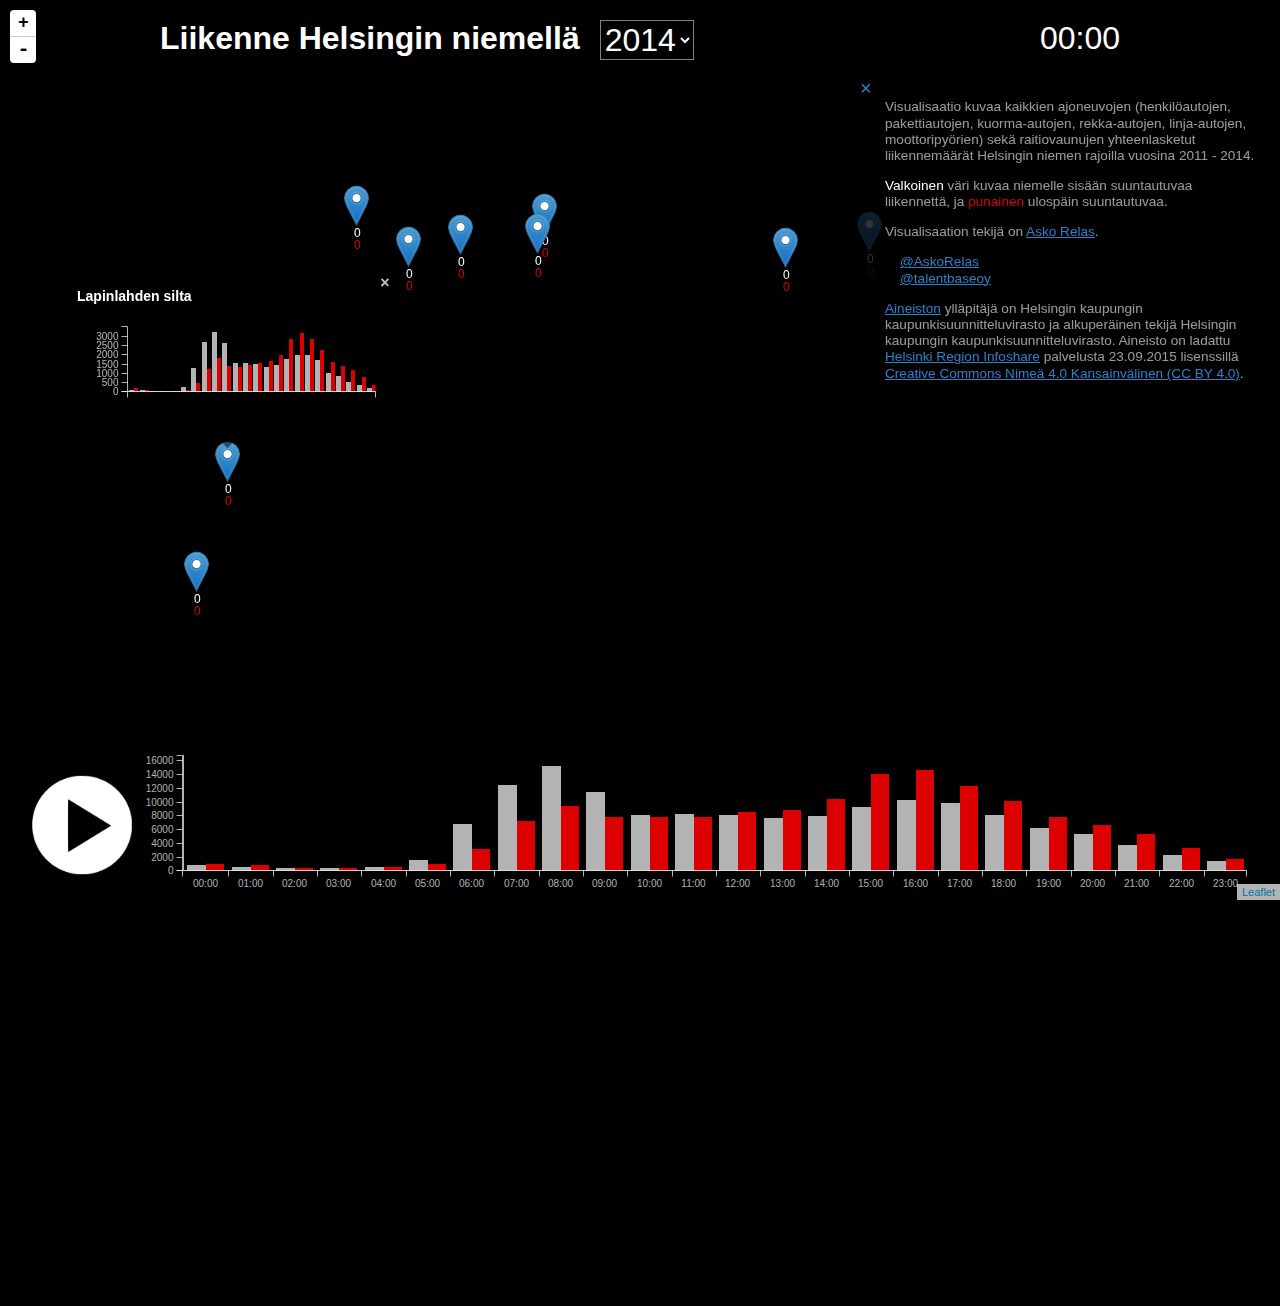
==== commit 15a33c56: "Don't negate outbound traffic" ====
--- a/hkiliikenne/index.html
+++ b/hkiliikenne/index.html
@@ -633,9 +633,10 @@
 
           var outboundData = data[name].outbound.hourly.slice();
           //Negate outbound data
+          /*
           for(var i=0; i<outboundData.length; i++) {
             outboundData[i] *= -1;
-          }
+          }*/
           outboundData.unshift('Ulos');
           
           var chart = c3.generate(
@@ -669,14 +670,11 @@
                 Sisään: 'y',
                 Ulos: 'y'
               },
-              type: 'bar',
-              groups: [
-                ['Sisään', 'Ulos']
-              ]
+              type: 'bar'
             },
             bar: {
               width:{
-                ratio: 0.95
+                ratio: 0.8
               }
             },
             grid: {
